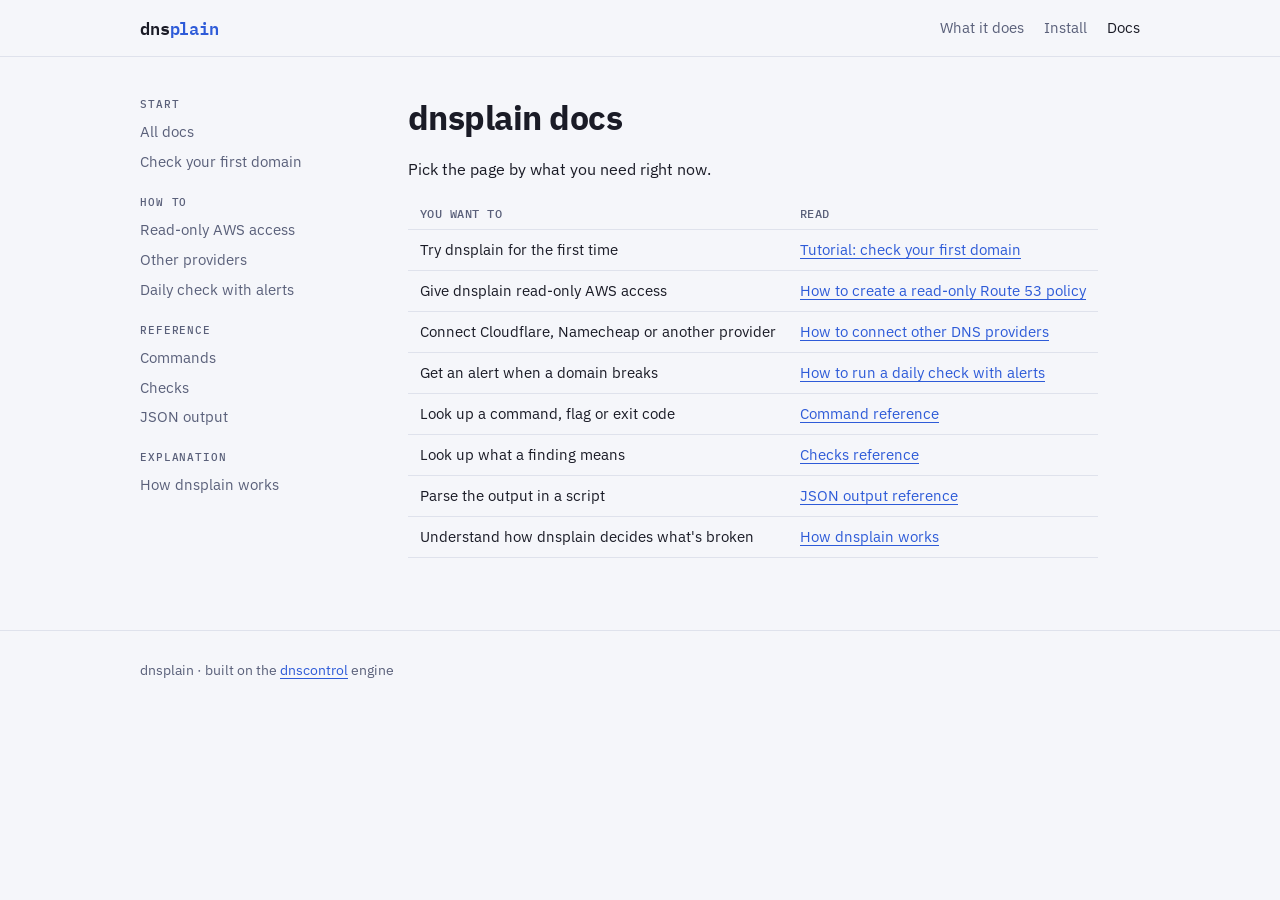
==== docs/index.html @ 355443c9 "Publish site and docs from dnsplain docs/" ====
<!doctype html>
<html lang="en">
<head>
<meta charset="utf-8">
<meta name="viewport" content="width=device-width, initial-scale=1, viewport-fit=cover">
<title>dnsplain docs · dnsplain</title>
<link rel="preconnect" href="https://fonts.googleapis.com">
<link rel="preconnect" href="https://fonts.gstatic.com" crossorigin>
<link rel="stylesheet" href="https://fonts.googleapis.com/css2?family=IBM+Plex+Mono:wght@400;500;600&family=IBM+Plex+Sans:wght@400;500;600&display=swap">
<link rel="stylesheet" href="../style.css">
</head>
<body>
<header class="top"><div class="wrap">
  <a class="brand" href="../">dns<span>plain</span></a>
  <nav class="links">
    <a href="../#what">What it does</a>
    <a href="../#install">Install</a>
    <a href="../docs/" aria-current="page">Docs</a>
  </nav>
</div></header>
<div class="wrap docs">
  <aside>
    <h4>Start</h4>
    <a href="../docs/">All docs</a>
    <a href="../docs/tutorial-first-check.html">Check your first domain</a>
    <h4>How to</h4>
    <a href="../docs/how-to/read-only-aws-access.html">Read-only AWS access</a>
    <a href="../docs/how-to/connect-other-providers.html">Other providers</a>
    <a href="../docs/how-to/daily-check-alerts.html">Daily check with alerts</a>
    <h4>Reference</h4>
    <a href="../docs/reference/commands.html">Commands</a>
    <a href="../docs/reference/checks.html">Checks</a>
    <a href="../docs/reference/json-output.html">JSON output</a>
    <h4>Explanation</h4>
    <a href="../docs/explanation/how-dnsplain-works.html">How dnsplain works</a>
  </aside>
  <main class="prose">
<h1 id="dnsplain-docs">dnsplain docs</h1>
<p>Pick the page by what you need right now.</p>
<table>
<thead>
<tr>
<th>You want to</th>
<th>Read</th>
</tr>
</thead>
<tbody>
<tr>
<td>Try dnsplain for the first time</td>
<td><a href="tutorial-first-check.html">Tutorial: check your first
domain</a></td>
</tr>
<tr>
<td>Give dnsplain read-only AWS access</td>
<td><a href="how-to/read-only-aws-access.html">How to create a read-only
Route 53 policy</a></td>
</tr>
<tr>
<td>Connect Cloudflare, Namecheap or another provider</td>
<td><a href="how-to/connect-other-providers.html">How to connect other
DNS providers</a></td>
</tr>
<tr>
<td>Get an alert when a domain breaks</td>
<td><a href="how-to/daily-check-alerts.html">How to run a daily check
with alerts</a></td>
</tr>
<tr>
<td>Look up a command, flag or exit code</td>
<td><a href="reference/commands.html">Command reference</a></td>
</tr>
<tr>
<td>Look up what a finding means</td>
<td><a href="reference/checks.html">Checks reference</a></td>
</tr>
<tr>
<td>Parse the output in a script</td>
<td><a href="reference/json-output.html">JSON output reference</a></td>
</tr>
<tr>
<td>Understand how dnsplain decides what's broken</td>
<td><a href="explanation/how-dnsplain-works.html">How dnsplain
works</a></td>
</tr>
</tbody>
</table>
  </main>
</div>
<footer class="bottom"><div class="wrap">
  <span>dnsplain · built on the <a href="https://github.com/DNSControl/dnscontrol">dnscontrol</a> engine</span>
</div></footer>
</body>
</html>
---- style.css ----
/* dnsplain site. Layout: a zone file you can read. Record-type chips label sections; the hero is a real check transcript. */
:root {
  --bg: #f5f6fa; --panel: #ffffff; --ink: #1a1b26; --muted: #5a607a; --rule: #dfe2ec;
  --accent: #2e5bd8; --ok: #2f7d32; --warn: #a3620a; --bad: #c0283d; --chip: #eceffa; --code: #f0f2f9;
  --sans: "IBM Plex Sans", -apple-system, "Segoe UI", sans-serif;
  --mono: "IBM Plex Mono", ui-monospace, Menlo, monospace;
}
@media (prefers-color-scheme: dark) { :root {
  --bg: #16161e; --panel: #1a1b26; --ink: #c0caf5; --muted: #7f87ac; --rule: #2a2e42;
  --accent: #7aa2f7; --ok: #9ece6a; --warn: #e0af68; --bad: #f7768e; --chip: #24283b; --code: #1f2335;
  color-scheme: dark; } }
* { box-sizing: border-box; }
html { -webkit-text-size-adjust: 100%; }
body { margin: 0; background: var(--bg); color: var(--ink); font: 16px/1.65 var(--sans); }
a { color: var(--accent); text-underline-offset: 3px; }
a:focus-visible, button:focus-visible { outline: 2px solid var(--accent); outline-offset: 2px; }
.wrap { max-width: 1040px; margin: 0 auto; padding-left: max(20px, env(safe-area-inset-left)); padding-right: max(20px, env(safe-area-inset-right)); }

header.top { border-bottom: 1px solid var(--rule); background: var(--bg); position: sticky; top: 0; z-index: 5; }
header.top .wrap { display: flex; align-items: center; gap: 24px; height: 56px; }
.brand { font: 600 17px var(--mono); color: var(--ink); text-decoration: none; letter-spacing: -0.01em; }
.brand span { color: var(--accent); }
nav.links { display: flex; gap: 20px; margin-left: auto; font-size: 14.5px; flex-wrap: wrap; }
nav.links a { color: var(--muted); text-decoration: none; }
nav.links a:hover, nav.links a[aria-current] { color: var(--ink); }

.rt { font: 500 11px/1 var(--mono); padding: 4px 7px; border-radius: 4px; background: var(--chip); color: var(--accent); letter-spacing: .05em; }
h1, h2, h3 { text-wrap: balance; letter-spacing: -0.015em; line-height: 1.2; }
code, pre { font-family: var(--mono); }

/* landing */
.hero { padding-block: 72px 56px; display: grid; grid-template-columns: 1fr 1.15fr; gap: 48px; align-items: center; }
.hero h1 { font-size: clamp(34px, 5vw, 52px); margin: 14px 0 18px; font-weight: 600; }
.hero p { color: var(--muted); font-size: 18px; max-width: 46ch; margin: 0 0 26px; }
.cta { display: flex; gap: 12px; flex-wrap: wrap; }
.btn { font: 500 15px var(--sans); padding: 11px 18px; border-radius: 8px; text-decoration: none; border: 1px solid var(--rule); color: var(--ink); background: var(--panel); }
.btn.primary { background: var(--accent); border-color: var(--accent); color: var(--bg); }
.term { background: var(--panel); border: 1px solid var(--rule); border-radius: 10px; overflow: hidden; min-width: 0; box-shadow: 0 20px 50px -30px rgba(0,0,0,.45); }
.term .bar { display: flex; gap: 6px; padding: 10px 14px; border-bottom: 1px solid var(--rule); }
.term .bar i { width: 10px; height: 10px; border-radius: 50%; background: var(--rule); }
.term pre { margin: 0; padding: 16px 18px; font-size: 13px; line-height: 1.6; overflow-x: auto; }
.t-dim { color: var(--muted); } .t-ok { color: var(--ok); } .t-warn { color: var(--warn); } .t-bad { color: var(--bad); } .t-acc { color: var(--accent); }

section.band { padding-block: 56px; border-top: 1px solid var(--rule); }
section.band h2 { font-size: 28px; margin: 10px 0 12px; }
section.band > .wrap > p.lede { color: var(--muted); max-width: 62ch; margin: 0 0 28px; font-size: 17px; }
.rows { display: grid; gap: 1px; background: var(--rule); border: 1px solid var(--rule); border-radius: 10px; overflow: hidden; }
.row { background: var(--panel); display: grid; grid-template-columns: 140px 1fr; gap: 20px; padding: 18px 20px; align-items: baseline; }
.row b { font: 600 15px var(--mono); }
.row p { margin: 0; color: var(--muted); }
.row p strong { color: var(--ink); font-weight: 500; }
.grid3 { display: grid; grid-template-columns: repeat(3, 1fr); gap: 16px; }
.card { background: var(--panel); border: 1px solid var(--rule); border-radius: 10px; padding: 20px; display: grid; gap: 8px; align-content: start; }
.card h3 { margin: 0; font-size: 17px; }
.card p { margin: 0; color: var(--muted); font-size: 15px; }
.install pre { background: var(--code); border: 1px solid var(--rule); border-radius: 8px; padding: 14px 16px; overflow-x: auto; margin: 0 0 12px; font-size: 14px; }
.roadmap { display: grid; grid-template-columns: repeat(4, 1fr); gap: 16px; }
.step { border-top: 3px solid var(--rule); padding-top: 12px; }
.step.now { border-color: var(--accent); }
.step b { font: 600 13px var(--mono); color: var(--muted); }
.step.now b { color: var(--accent); }
.step h3 { margin: 6px 0 6px; font-size: 16px; }
.step p { margin: 0; color: var(--muted); font-size: 14.5px; }

footer.bottom { border-top: 1px solid var(--rule); padding-block: 28px 40px; color: var(--muted); font-size: 14px; }
footer.bottom .wrap { display: flex; gap: 20px; flex-wrap: wrap; justify-content: space-between; }

/* docs */
.docs { display: grid; grid-template-columns: 220px minmax(0, 1fr); gap: 48px; padding-block: 40px 72px; }
.docs aside { position: sticky; top: 76px; align-self: start; font-size: 14.5px; }
.docs aside h4 { font: 500 11px var(--mono); color: var(--muted); text-transform: uppercase; letter-spacing: .08em; margin: 18px 0 6px; }
.docs aside h4:first-child { margin-top: 0; }
.docs aside a { display: block; color: var(--muted); text-decoration: none; padding: 3px 0; }
.docs aside a:hover, .docs aside a[aria-current] { color: var(--ink); }
.prose { min-width: 0; max-width: 74ch; }
.prose h1 { font-size: 34px; margin: 0 0 18px; }
.prose h2 { font-size: 22px; margin: 36px 0 10px; }
.prose h3 { font-size: 18px; margin: 28px 0 8px; }
.prose p, .prose li { color: var(--ink); }
.prose code { font-size: .88em; background: var(--code); padding: 1px 5px; border-radius: 4px; }
.prose pre { background: var(--code); border: 1px solid var(--rule); border-radius: 8px; padding: 14px 16px; overflow-x: auto; font-size: 13.5px; line-height: 1.55; }
.prose pre code { background: none; padding: 0; font-size: inherit; }
.prose table { border-collapse: collapse; width: 100%; font-size: 14.5px; display: block; overflow-x: auto; }
.prose th, .prose td { text-align: left; vertical-align: top; padding: 8px 12px; border-bottom: 1px solid var(--rule); }
.prose th { font: 500 12px var(--mono); color: var(--muted); text-transform: uppercase; letter-spacing: .04em; }
.prose blockquote { margin: 0; padding-left: 14px; border-left: 3px solid var(--rule); color: var(--muted); }

@media (max-width: 860px) {
  .hero { grid-template-columns: 1fr; padding-block: 48px 40px; }
  .grid3, .roadmap { grid-template-columns: 1fr 1fr; }
  .docs { grid-template-columns: 1fr; gap: 24px; }
  .docs aside { position: static; border-bottom: 1px solid var(--rule); padding-bottom: 16px; }
  .row { grid-template-columns: 1fr; gap: 4px; }
}
@media (max-width: 540px) { .grid3, .roadmap { grid-template-columns: 1fr; } nav.links { gap: 14px; } }
@media (prefers-reduced-motion: no-preference) { html { scroll-behavior: smooth; } }
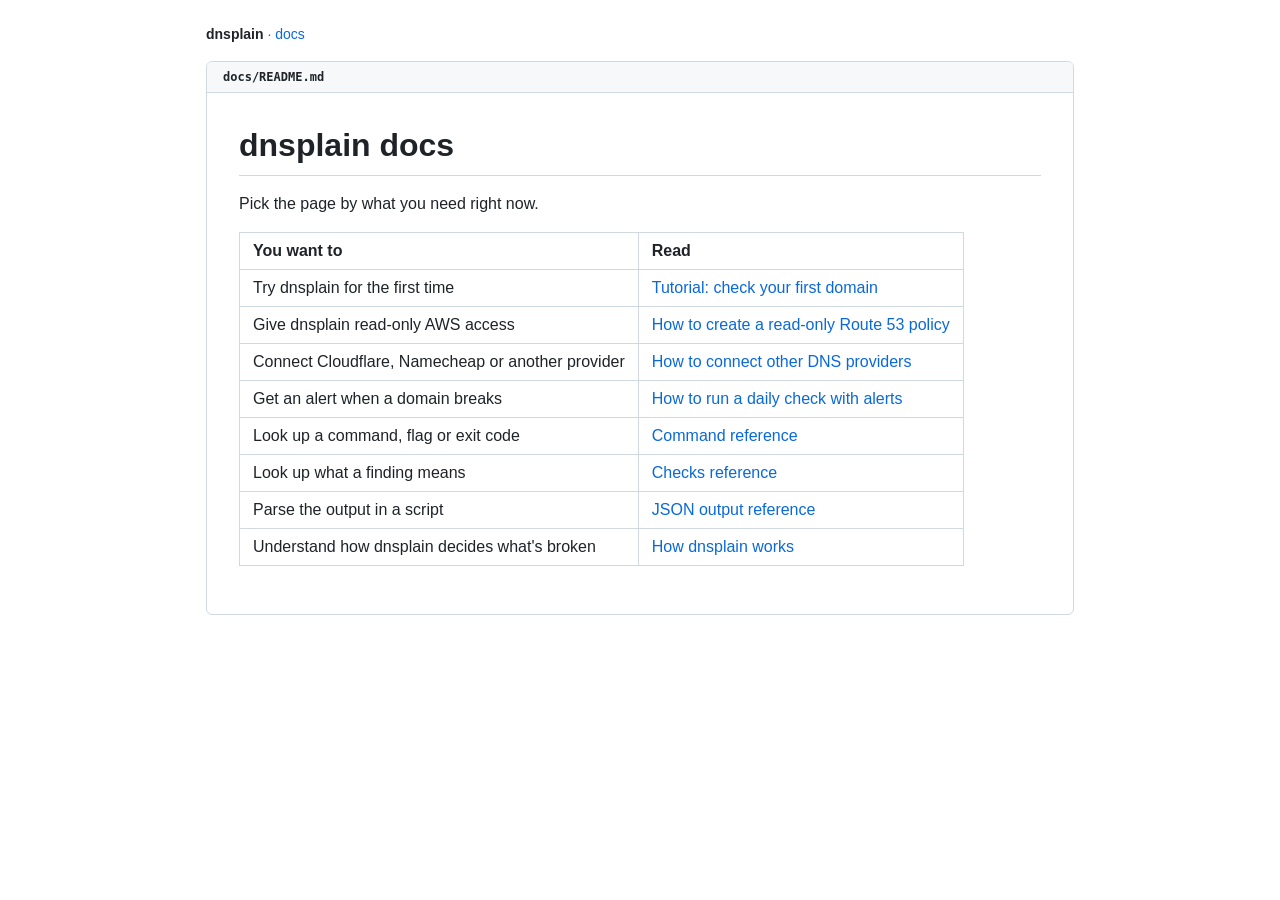
==== commit 5aca1091: "Publish site from dnsplain 51d2249" ====
--- a/docs/index.html
+++ b/docs/index.html
@@ -4,37 +4,14 @@
 <meta charset="utf-8">
 <meta name="viewport" content="width=device-width, initial-scale=1, viewport-fit=cover">
 <title>dnsplain docs · dnsplain</title>
-<link rel="preconnect" href="https://fonts.googleapis.com">
-<link rel="preconnect" href="https://fonts.gstatic.com" crossorigin>
-<link rel="stylesheet" href="https://fonts.googleapis.com/css2?family=IBM+Plex+Mono:wght@400;500;600&family=IBM+Plex+Sans:wght@400;500;600&display=swap">
 <link rel="stylesheet" href="../style.css">
 </head>
 <body>
-<header class="top"><div class="wrap">
-  <a class="brand" href="../">dns<span>plain</span></a>
-  <nav class="links">
-    <a href="../#what">What it does</a>
-    <a href="../#install">Install</a>
-    <a href="../docs/" aria-current="page">Docs</a>
-  </nav>
-</div></header>
-<div class="wrap docs">
-  <aside>
-    <h4>Start</h4>
-    <a href="../docs/">All docs</a>
-    <a href="../docs/tutorial-first-check.html">Check your first domain</a>
-    <h4>How to</h4>
-    <a href="../docs/how-to/read-only-aws-access.html">Read-only AWS access</a>
-    <a href="../docs/how-to/connect-other-providers.html">Other providers</a>
-    <a href="../docs/how-to/daily-check-alerts.html">Daily check with alerts</a>
-    <h4>Reference</h4>
-    <a href="../docs/reference/commands.html">Commands</a>
-    <a href="../docs/reference/checks.html">Checks</a>
-    <a href="../docs/reference/json-output.html">JSON output</a>
-    <h4>Explanation</h4>
-    <a href="../docs/explanation/how-dnsplain-works.html">How dnsplain works</a>
-  </aside>
-  <main class="prose">
+<div class="wrap">
+  <nav><a href="../"><b>dnsplain</b></a> · <a href="../docs/">docs</a></nav>
+  <article>
+    <div class="file">docs/README.md</div>
+    <div class="md">
 <h1 id="dnsplain-docs">dnsplain docs</h1>
 <p>Pick the page by what you need right now.</p>
 <table>
@@ -84,10 +61,8 @@
 </tr>
 </tbody>
 </table>
-  </main>
+    </div>
+  </article>
 </div>
-<footer class="bottom"><div class="wrap">
-  <span>dnsplain · built on the <a href="https://github.com/DNSControl/dnscontrol">dnscontrol</a> engine</span>
-</div></footer>
 </body>
 </html>
--- a/style.css
+++ b/style.css
@@ -1,96 +1,40 @@
-/* dnsplain site. Layout: a zone file you can read. Record-type chips label sections; the hero is a real check transcript. */
+/* dnsplain site: one gist-style file box per page, GitHub markdown look. */
 :root {
-  --bg: #f5f6fa; --panel: #ffffff; --ink: #1a1b26; --muted: #5a607a; --rule: #dfe2ec;
-  --accent: #2e5bd8; --ok: #2f7d32; --warn: #a3620a; --bad: #c0283d; --chip: #eceffa; --code: #f0f2f9;
-  --sans: "IBM Plex Sans", -apple-system, "Segoe UI", sans-serif;
-  --mono: "IBM Plex Mono", ui-monospace, Menlo, monospace;
+  --bg: #ffffff; --box: #ffffff; --head: #f6f8fa; --ink: #1f2328; --muted: #59636e; --rule: #d1d9e0; --accent: #0969da; --code: #f6f8fa;
+  --sans: -apple-system, BlinkMacSystemFont, "Segoe UI", "Noto Sans", Helvetica, Arial, sans-serif;
+  --mono: ui-monospace, SFMono-Regular, "SF Mono", Menlo, Consolas, monospace;
 }
 @media (prefers-color-scheme: dark) { :root {
-  --bg: #16161e; --panel: #1a1b26; --ink: #c0caf5; --muted: #7f87ac; --rule: #2a2e42;
-  --accent: #7aa2f7; --ok: #9ece6a; --warn: #e0af68; --bad: #f7768e; --chip: #24283b; --code: #1f2335;
+  --bg: #0d1117; --box: #0d1117; --head: #151b23; --ink: #f0f6fc; --muted: #9198a1; --rule: #3d444d; --accent: #4493f8; --code: #151b23;
   color-scheme: dark; } }
 * { box-sizing: border-box; }
 html { -webkit-text-size-adjust: 100%; }
-body { margin: 0; background: var(--bg); color: var(--ink); font: 16px/1.65 var(--sans); }
-a { color: var(--accent); text-underline-offset: 3px; }
-a:focus-visible, button:focus-visible { outline: 2px solid var(--accent); outline-offset: 2px; }
-.wrap { max-width: 1040px; margin: 0 auto; padding-left: max(20px, env(safe-area-inset-left)); padding-right: max(20px, env(safe-area-inset-right)); }
+body { margin: 0; background: var(--bg); color: var(--ink); font: 16px/1.5 var(--sans); }
+a { color: var(--accent); text-decoration: none; }
+a:hover { text-decoration: underline; }
+code, pre { font-family: var(--mono); }
+.wrap { max-width: 900px; margin: 0 auto; padding: 24px max(16px, env(safe-area-inset-left)) 64px; }
 
-header.top { border-bottom: 1px solid var(--rule); background: var(--bg); position: sticky; top: 0; z-index: 5; }
-header.top .wrap { display: flex; align-items: center; gap: 24px; height: 56px; }
-.brand { font: 600 17px var(--mono); color: var(--ink); text-decoration: none; letter-spacing: -0.01em; }
-.brand span { color: var(--accent); }
-nav.links { display: flex; gap: 20px; margin-left: auto; font-size: 14.5px; flex-wrap: wrap; }
-nav.links a { color: var(--muted); text-decoration: none; }
-nav.links a:hover, nav.links a[aria-current] { color: var(--ink); }
+nav { font-size: 14px; color: var(--muted); margin-bottom: 16px; }
+nav b { color: var(--ink); }
 
-.rt { font: 500 11px/1 var(--mono); padding: 4px 7px; border-radius: 4px; background: var(--chip); color: var(--accent); letter-spacing: .05em; }
-h1, h2, h3 { text-wrap: balance; letter-spacing: -0.015em; line-height: 1.2; }
-code, pre { font-family: var(--mono); }
+article { border: 1px solid var(--rule); border-radius: 6px; background: var(--box); overflow: hidden; }
+.file { background: var(--head); border-bottom: 1px solid var(--rule); padding: 8px 16px; font: 600 12px var(--mono); color: var(--ink); }
+.md { padding: 32px; min-width: 0; }
+.md > :first-child { margin-top: 0; }
+.md h1, .md h2 { padding-bottom: .3em; border-bottom: 1px solid var(--rule); }
+.md h1 { font-size: 2em; margin: 24px 0 16px; }
+.md h2 { font-size: 1.5em; margin: 24px 0 16px; }
+.md h3 { font-size: 1.25em; margin: 24px 0 16px; }
+.md h1, .md h2, .md h3 { font-weight: 600; line-height: 1.25; }
+.md p, .md ul, .md ol, .md pre, .md table, .md blockquote { margin: 0 0 16px; }
+.md code { font-size: 85%; background: var(--code); padding: .2em .4em; border-radius: 6px; }
+.md pre { background: var(--code); border-radius: 6px; padding: 16px; overflow-x: auto; font-size: 85%; line-height: 1.45; }
+.md pre code { background: none; padding: 0; font-size: 100%; }
+.md table { border-collapse: collapse; display: block; overflow-x: auto; }
+.md th, .md td { border: 1px solid var(--rule); padding: 6px 13px; text-align: left; vertical-align: top; }
+.md th { font-weight: 600; }
+.md td code { white-space: nowrap; }
+.md blockquote { padding: 0 1em; border-left: .25em solid var(--rule); color: var(--muted); }
 
-/* landing */
-.hero { padding-block: 72px 56px; display: grid; grid-template-columns: 1fr 1.15fr; gap: 48px; align-items: center; }
-.hero h1 { font-size: clamp(34px, 5vw, 52px); margin: 14px 0 18px; font-weight: 600; }
-.hero p { color: var(--muted); font-size: 18px; max-width: 46ch; margin: 0 0 26px; }
-.cta { display: flex; gap: 12px; flex-wrap: wrap; }
-.btn { font: 500 15px var(--sans); padding: 11px 18px; border-radius: 8px; text-decoration: none; border: 1px solid var(--rule); color: var(--ink); background: var(--panel); }
-.btn.primary { background: var(--accent); border-color: var(--accent); color: var(--bg); }
-.term { background: var(--panel); border: 1px solid var(--rule); border-radius: 10px; overflow: hidden; min-width: 0; box-shadow: 0 20px 50px -30px rgba(0,0,0,.45); }
-.term .bar { display: flex; gap: 6px; padding: 10px 14px; border-bottom: 1px solid var(--rule); }
-.term .bar i { width: 10px; height: 10px; border-radius: 50%; background: var(--rule); }
-.term pre { margin: 0; padding: 16px 18px; font-size: 13px; line-height: 1.6; overflow-x: auto; }
-.t-dim { color: var(--muted); } .t-ok { color: var(--ok); } .t-warn { color: var(--warn); } .t-bad { color: var(--bad); } .t-acc { color: var(--accent); }
-
-section.band { padding-block: 56px; border-top: 1px solid var(--rule); }
-section.band h2 { font-size: 28px; margin: 10px 0 12px; }
-section.band > .wrap > p.lede { color: var(--muted); max-width: 62ch; margin: 0 0 28px; font-size: 17px; }
-.rows { display: grid; gap: 1px; background: var(--rule); border: 1px solid var(--rule); border-radius: 10px; overflow: hidden; }
-.row { background: var(--panel); display: grid; grid-template-columns: 140px 1fr; gap: 20px; padding: 18px 20px; align-items: baseline; }
-.row b { font: 600 15px var(--mono); }
-.row p { margin: 0; color: var(--muted); }
-.row p strong { color: var(--ink); font-weight: 500; }
-.grid3 { display: grid; grid-template-columns: repeat(3, 1fr); gap: 16px; }
-.card { background: var(--panel); border: 1px solid var(--rule); border-radius: 10px; padding: 20px; display: grid; gap: 8px; align-content: start; }
-.card h3 { margin: 0; font-size: 17px; }
-.card p { margin: 0; color: var(--muted); font-size: 15px; }
-.install pre { background: var(--code); border: 1px solid var(--rule); border-radius: 8px; padding: 14px 16px; overflow-x: auto; margin: 0 0 12px; font-size: 14px; }
-.roadmap { display: grid; grid-template-columns: repeat(4, 1fr); gap: 16px; }
-.step { border-top: 3px solid var(--rule); padding-top: 12px; }
-.step.now { border-color: var(--accent); }
-.step b { font: 600 13px var(--mono); color: var(--muted); }
-.step.now b { color: var(--accent); }
-.step h3 { margin: 6px 0 6px; font-size: 16px; }
-.step p { margin: 0; color: var(--muted); font-size: 14.5px; }
-
-footer.bottom { border-top: 1px solid var(--rule); padding-block: 28px 40px; color: var(--muted); font-size: 14px; }
-footer.bottom .wrap { display: flex; gap: 20px; flex-wrap: wrap; justify-content: space-between; }
-
-/* docs */
-.docs { display: grid; grid-template-columns: 220px minmax(0, 1fr); gap: 48px; padding-block: 40px 72px; }
-.docs aside { position: sticky; top: 76px; align-self: start; font-size: 14.5px; }
-.docs aside h4 { font: 500 11px var(--mono); color: var(--muted); text-transform: uppercase; letter-spacing: .08em; margin: 18px 0 6px; }
-.docs aside h4:first-child { margin-top: 0; }
-.docs aside a { display: block; color: var(--muted); text-decoration: none; padding: 3px 0; }
-.docs aside a:hover, .docs aside a[aria-current] { color: var(--ink); }
-.prose { min-width: 0; max-width: 74ch; }
-.prose h1 { font-size: 34px; margin: 0 0 18px; }
-.prose h2 { font-size: 22px; margin: 36px 0 10px; }
-.prose h3 { font-size: 18px; margin: 28px 0 8px; }
-.prose p, .prose li { color: var(--ink); }
-.prose code { font-size: .88em; background: var(--code); padding: 1px 5px; border-radius: 4px; }
-.prose pre { background: var(--code); border: 1px solid var(--rule); border-radius: 8px; padding: 14px 16px; overflow-x: auto; font-size: 13.5px; line-height: 1.55; }
-.prose pre code { background: none; padding: 0; font-size: inherit; }
-.prose table { border-collapse: collapse; width: 100%; font-size: 14.5px; display: block; overflow-x: auto; }
-.prose th, .prose td { text-align: left; vertical-align: top; padding: 8px 12px; border-bottom: 1px solid var(--rule); }
-.prose th { font: 500 12px var(--mono); color: var(--muted); text-transform: uppercase; letter-spacing: .04em; }
-.prose blockquote { margin: 0; padding-left: 14px; border-left: 3px solid var(--rule); color: var(--muted); }
-
-@media (max-width: 860px) {
-  .hero { grid-template-columns: 1fr; padding-block: 48px 40px; }
-  .grid3, .roadmap { grid-template-columns: 1fr 1fr; }
-  .docs { grid-template-columns: 1fr; gap: 24px; }
-  .docs aside { position: static; border-bottom: 1px solid var(--rule); padding-bottom: 16px; }
-  .row { grid-template-columns: 1fr; gap: 4px; }
-}
-@media (max-width: 540px) { .grid3, .roadmap { grid-template-columns: 1fr; } nav.links { gap: 14px; } }
-@media (prefers-reduced-motion: no-preference) { html { scroll-behavior: smooth; } }
+@media (max-width: 600px) { .md { padding: 20px 16px; } .wrap { padding-top: 16px; } }
